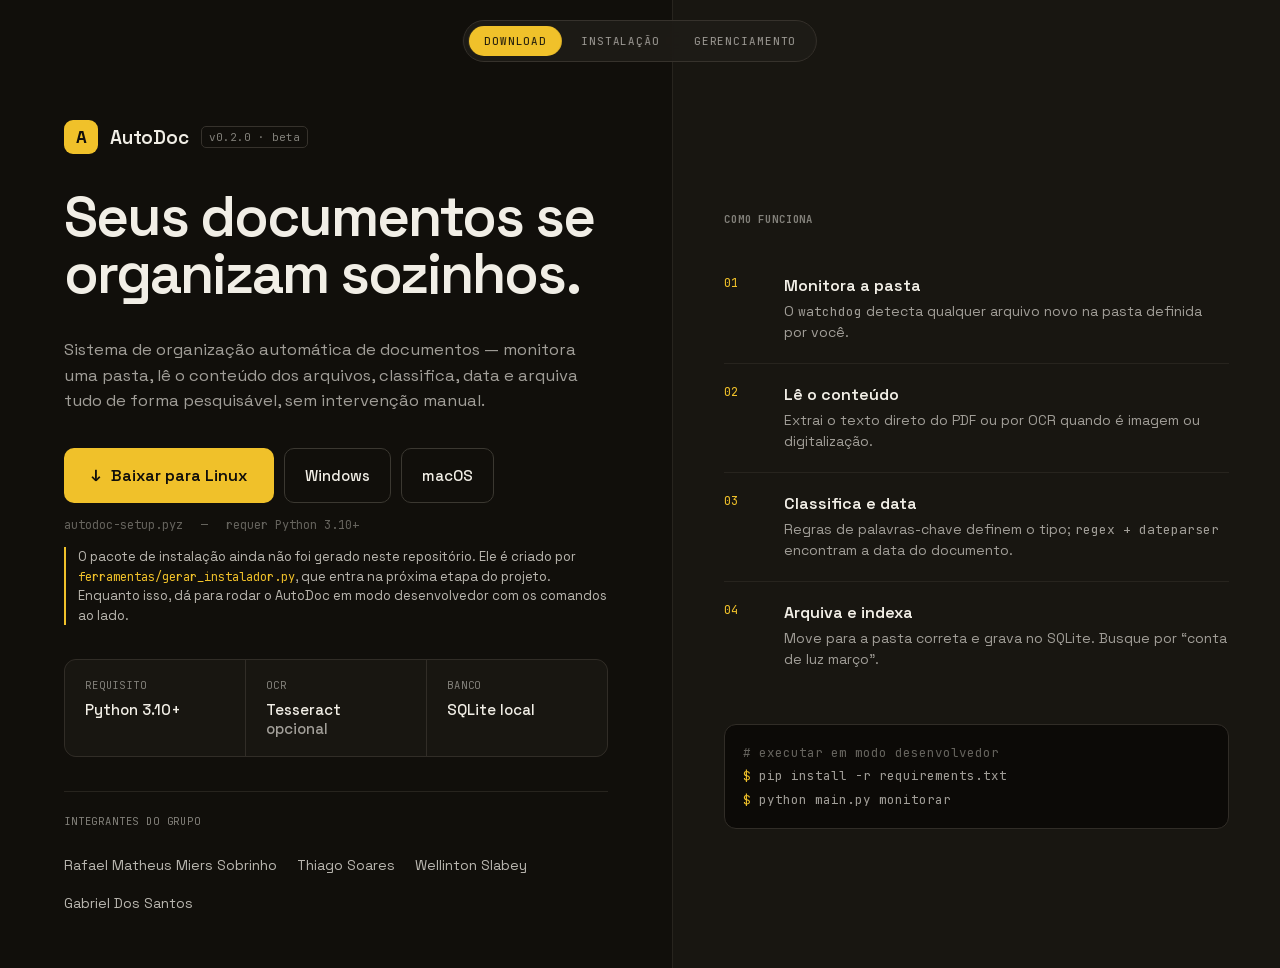
==== site/index.html @ 21ec8886 "feat: adiciona a landing page responsiva com deteccao de sistema" ====
<!DOCTYPE html>
<html lang="pt-BR">
<head>
<meta charset="utf-8">
<meta name="viewport" content="width=device-width, initial-scale=1">
<title>AutoDoc — seus documentos se organizam sozinhos</title>
<meta name="description" content="Sistema de organização automática de documentos: monitora uma pasta, lê o conteúdo dos arquivos, classifica, data e arquiva tudo de forma pesquisável.">
<link rel="stylesheet" href="css/base.css">
<link rel="stylesheet" href="css/landing.css">
</head>
<body>

<!-- Barra de demonstração: permite percorrer as três telas como no protótipo.
     Não faz parte do produto — ver o comentário em css/base.css. -->
<nav class="ad-abas" aria-label="Telas do protótipo">
  <a class="ad-abas__item" href="index.html" aria-current="page">Download</a>
  <a class="ad-abas__item" href="../autodoc/web/estatico/instalador.html">Instalação</a>
  <a class="ad-abas__item" href="../autodoc/web/estatico/app.html">Gerenciamento</a>
</nav>

<main class="pagina">

  <section class="apresentacao">
    <div class="marca">
      <span class="marca__sigla" aria-hidden="true">A</span>
      <span class="marca__nome">AutoDoc</span>
      <span class="marca__versao ad-mono" data-versao>v0.2.0 · beta</span>
    </div>

    <h1 class="titulo">Seus documentos se organizam sozinhos.</h1>

    <p class="resumo">
      Sistema de organização automática de documentos — monitora uma pasta, lê o
      conteúdo dos arquivos, classifica, data e arquiva tudo de forma pesquisável,
      sem intervenção manual.
    </p>

    <div class="download">
      <div class="download__botoes" data-baixar>
        <a class="ad-botao ad-botao--primario" data-sistema="windows"
           href="downloads/autodoc-setup.pyz" download>
          <span aria-hidden="true">↓</span> Baixar para Windows
        </a>
        <a class="ad-botao ad-botao--secundario" data-sistema="macos"
           href="downloads/AutoDoc-Setup-macOS.zip" download>macOS</a>
        <a class="ad-botao ad-botao--secundario" data-sistema="linux"
           href="downloads/autodoc-setup.pyz" download>Linux</a>
      </div>

      <p class="download__meta ad-mono" data-meta>
        <span data-arquivo>autodoc-setup.pyz</span>
        <span data-tamanho>~60 KB</span>
        <span>requer Python 3.10+</span>
      </p>

      <!-- Preenchido por landing.js quando o pacote ainda não foi gerado. -->
      <p class="aviso" data-aviso hidden></p>

      <p class="download__nota" data-nota-macos hidden>
        Na primeira vez, o macOS bloqueia programas sem assinatura da Apple:
        clique com o botão direito no arquivo e escolha <strong>Abrir</strong>.
      </p>
    </div>

    <ul class="requisitos ad-grade">
      <li>
        <span class="ad-rotulo">Requisito</span>
        <span class="requisitos__valor">Python 3.10+</span>
      </li>
      <li>
        <span class="ad-rotulo">OCR</span>
        <span class="requisitos__valor">Tesseract <em>opcional</em></span>
      </li>
      <li>
        <span class="ad-rotulo">Banco</span>
        <span class="requisitos__valor">SQLite local</span>
      </li>
    </ul>

    <footer class="creditos">
      <span class="ad-rotulo">Integrantes do grupo</span>
      <ul class="creditos__lista">
        <li>Rafael Matheus Miers Sobrinho</li>
        <li>Thiago Soares</li>
        <li>Wellinton Slabey</li>
        <li>Gabriel Dos Santos</li>
      </ul>
    </footer>
  </section>

  <aside class="explicacao">
    <h2 class="ad-rotulo">Como funciona</h2>

    <ol class="etapas">
      <li class="etapas__item">
        <span class="etapas__numero ad-mono">01</span>
        <div>
          <h3 class="etapas__titulo">Monitora a pasta</h3>
          <p class="etapas__texto">
            O <code>watchdog</code> detecta qualquer arquivo novo na pasta definida por você.
          </p>
        </div>
      </li>
      <li class="etapas__item">
        <span class="etapas__numero ad-mono">02</span>
        <div>
          <h3 class="etapas__titulo">Lê o conteúdo</h3>
          <p class="etapas__texto">
            Extrai o texto direto do PDF ou por OCR quando é imagem ou digitalização.
          </p>
        </div>
      </li>
      <li class="etapas__item">
        <span class="etapas__numero ad-mono">03</span>
        <div>
          <h3 class="etapas__titulo">Classifica e data</h3>
          <p class="etapas__texto">
            Regras de palavras-chave definem o tipo; <code>regex + dateparser</code>
            encontram a data do documento.
          </p>
        </div>
      </li>
      <li class="etapas__item">
        <span class="etapas__numero ad-mono">04</span>
        <div>
          <h3 class="etapas__titulo">Arquiva e indexa</h3>
          <p class="etapas__texto">
            Move para a pasta correta e grava no SQLite. Busque por “conta de luz março”.
          </p>
        </div>
      </li>
    </ol>

    <div class="ad-console">
      <div class="ad-console__comentario"># executar em modo desenvolvedor</div>
      <div><span class="ad-console__cifrao">$</span> pip install -r requirements.txt</div>
      <div><span class="ad-console__cifrao">$</span> python main.py monitorar</div>
    </div>
  </aside>

</main>

<script type="module" src="js/landing.js"></script>
</body>
</html>
---- site/css/base.css ----
/* AutoDoc — base visual compartilhada pelos tres front-ends.

   As cores saem do prototipo, que foi desenhado em oklch(). Os valores aqui
   sao os hexadecimais equivalentes, calculados pela mesma conversao usada para
   gerar os frames. Tons imperceptivelmente proximos foram agrupados no papel
   que cumprem: o prototipo tinha quatro bordas entre #27241e e #312d27. */

@import url('fontes.css');

:root {
  /* superficies, do mais fundo ao mais alto */
  --ad-console:      #0c0a07;
  --ad-fundo:        #110f0b;
  --ad-linha:        #15120e;
  --ad-painel:       #171510;
  --ad-cartao:       #181611;
  --ad-barra:        #1d1a15;
  --ad-cabecalho:    #1e1b17;
  --ad-linha-sel:    #211e18;

  /* bordas */
  --ad-borda:        #27241e;
  --ad-borda-forte:  #312d27;
  --ad-borda-viva:   #3b3831;

  /* texto, do mais forte ao mais apagado */
  --ad-tinta-forte:  #f5f2e9;
  --ad-tinta:        #f1eee6;
  --ad-texto:        #bab7b0;
  --ad-apagado:      #a19e98;
  --ad-fraco:        #82807a;
  --ad-fantasma:     #65635d;

  /* acento */
  --ad-acento:       #f0c12a;
  --ad-acento-claro: #fddb72;
  --ad-acento-fraco: rgba(240, 193, 42, 0.14);
  --ad-acento-linha: rgba(240, 193, 42, 0.30);

  /* estado positivo — watchdog ativo, etapa concluida, backup em dia */
  --ad-verde:        #57c791;
  --ad-verde-fraco:  rgba(87, 199, 145, 0.13);
  --ad-verde-linha:  rgba(87, 199, 145, 0.35);

  --ad-sans: 'Space Grotesk', ui-sans-serif, system-ui, -apple-system, Helvetica, sans-serif;
  --ad-mono: 'JetBrains Mono', ui-monospace, SFMono-Regular, Menlo, Consolas, monospace;

  --ad-raio:      12px;
  --ad-raio-min:   8px;
  --ad-sombra:    0 40px 90px -30px rgba(1, 0, 0, 0.9);
}

/* ---------------------------------------------------------------- reset */

* { box-sizing: border-box; }

body {
  margin: 0;
  background: var(--ad-fundo);
  color: var(--ad-tinta);
  font-family: var(--ad-sans);
  -webkit-font-smoothing: antialiased;
  text-rendering: optimizeLegibility;
}

a { color: var(--ad-acento); text-decoration: none; }
a:hover { color: var(--ad-acento-claro); }

::selection { background: var(--ad-acento); color: var(--ad-fundo); }

/* O prototipo nao previa foco de teclado — uma interface real precisa. */
:focus-visible {
  outline: 2px solid var(--ad-acento);
  outline-offset: 2px;
  border-radius: 4px;
}

/* --------------------------------------------------------- tipografia */

.ad-mono { font-family: var(--ad-mono); }

/* Rotulo em versalete usado em toda a interface para titular blocos. */
.ad-rotulo {
  font-family: var(--ad-mono);
  font-size: 10.5px;
  letter-spacing: 0.08em;
  text-transform: uppercase;
  color: var(--ad-fraco);
}
.ad-rotulo--acento { color: var(--ad-acento); }

/* ------------------------------------------------------------ botoes */

.ad-botao {
  display: inline-flex;
  align-items: center;
  justify-content: center;
  gap: 10px;
  padding: 13px 22px;
  border: 1px solid transparent;
  border-radius: 10px;
  font-family: var(--ad-sans);
  font-size: 14px;
  font-weight: 600;
  cursor: pointer;
  transition: background 140ms ease, border-color 140ms ease, color 140ms ease;
}

.ad-botao--primario { background: var(--ad-acento); color: var(--ad-fundo); }
.ad-botao--primario:hover:not(:disabled) { background: var(--ad-acento-claro); }

.ad-botao--secundario {
  background: transparent;
  border-color: var(--ad-borda-viva);
  color: var(--ad-tinta);
  font-weight: 500;
}
.ad-botao--secundario:hover:not(:disabled) { border-color: var(--ad-acento); }

.ad-botao:disabled {
  background: #2c2922;
  color: var(--ad-fantasma);
  cursor: default;
}

/* ------------------------------------------------------------ blocos */

.ad-cartao {
  border: 1px solid var(--ad-borda-forte);
  border-radius: var(--ad-raio);
  background: var(--ad-cartao);
}

/* Etiqueta de categoria. O modificador --revisar usa o acento porque no
   prototipo o documento nao classificado se destaca em amarelo. */
.ad-etiqueta {
  font-family: var(--ad-mono);
  font-size: 11px;
  padding: 4px 9px;
  border-radius: 6px;
  white-space: nowrap;
  color: var(--ad-verde);
  background: var(--ad-verde-fraco);
  border: 1px solid var(--ad-verde-linha);
}
.ad-etiqueta--revisar {
  color: var(--ad-acento);
  background: var(--ad-acento-fraco);
  border-color: var(--ad-acento-linha);
}

/* Palavra-chave que disparou a regra de classificacao. */
.ad-chave {
  font-family: var(--ad-mono);
  font-size: 11px;
  padding: 4px 8px;
  border-radius: 6px;
  background: var(--ad-acento-fraco);
  color: #f2ce59;
  border: 1px solid var(--ad-acento-linha);
}

/* Grade de celulas separadas por 1px — usada nas estatisticas, nos
   requisitos da landing e na lista de etapas do instalador. */
.ad-grade {
  display: grid;
  gap: 1px;
  background: var(--ad-borda-forte);
  border: 1px solid var(--ad-borda-forte);
  border-radius: var(--ad-raio);
  overflow: hidden;
}
.ad-grade > * { background: var(--ad-cartao); }

.ad-console {
  font-family: var(--ad-mono);
  font-size: 12.5px;
  line-height: 1.9;
  color: var(--ad-apagado);
  background: var(--ad-console);
  border: 1px solid var(--ad-borda-forte);
  border-radius: var(--ad-raio);
  padding: 16px 18px;
}
.ad-console__cifrao { color: var(--ad-acento); }
.ad-console__comentario { color: var(--ad-fantasma); }

/* Ponto pulsante do "watchdog ativo" e da etapa em andamento. O gerador dos
   frames removia esta animacao de proposito, para a captura do Figma sair
   sempre igual; aqui ela volta. */
@keyframes ad-pulso { 0%, 100% { opacity: 1 } 50% { opacity: 0.35 } }

.ad-pulso { animation: ad-pulso 2s ease-in-out infinite; }

/* -------------------------------------------- navegacao de demonstracao

   Barra de abas do topo. NAO faz parte do produto: no sistema real a landing
   e um site e o instalador e o app sao janelas locais distintas, sem
   navegacao entre si. Ela existe para apresentar as tres telas em sequencia,
   como no prototipo do Figma, e some quando o backend assume (js/modo.js). */

.ad-abas {
  position: fixed;
  top: 20px;
  left: 50%;
  transform: translateX(-50%);
  z-index: 50;
  display: flex;
  gap: 4px;
  padding: 5px;
  border-radius: 999px;
  background: rgba(31, 29, 24, 0.85);
  backdrop-filter: blur(12px);
  border: 1px solid #36322c;
}

.ad-abas__item {
  padding: 8px 15px;
  border: none;
  border-radius: 999px;
  background: transparent;
  color: var(--ad-apagado);
  font-family: var(--ad-mono);
  font-size: 11px;
  letter-spacing: 0.08em;
  text-transform: uppercase;
  cursor: pointer;
  transition: background 140ms ease, color 140ms ease;
}
.ad-abas__item:hover { color: var(--ad-tinta); }
.ad-abas__item[aria-current='page'] { background: var(--ad-acento); color: var(--ad-fundo); }

/* Some quando a pagina esta sendo servida pelo backend de verdade. */
body[data-modo='real'] .ad-abas { display: none; }

/* Em tela estreita a barra mede 343px e sobra pouco: encolhe para nao ser ela
   a criar rolagem horizontal num celular pequeno. */
@media (max-width: 560px) {
  .ad-abas { padding: 4px; gap: 2px; }
  .ad-abas__item { padding: 7px 10px; font-size: 10px; letter-spacing: 0.04em; }
}

/* --------------------------------------------------------- acessivel */

@media (prefers-reduced-motion: reduce) {
  *, *::before, *::after {
    animation-duration: 0.01ms !important;
    animation-iteration-count: 1 !important;
    transition-duration: 0.01ms !important;
  }
}
---- site/css/landing.css ----
/* Landing do AutoDoc.

   O frame original (01-download.html) era travado em 1440 px, porque foi feito
   para virar quadro no Figma. Aqui a mesma composicao vira grade fluida: duas
   colunas no desktop, uma so abaixo de 900 px. */

.pagina {
  display: grid;
  grid-template-columns: 1.05fr 0.95fr;
  min-height: 100vh;
}

.apresentacao {
  display: flex;
  flex-direction: column;
  justify-content: center;
  gap: 34px;
  padding: 120px clamp(24px, 5vw, 72px) 56px;
}

.explicacao {
  display: flex;
  flex-direction: column;
  justify-content: center;
  gap: 20px;
  padding: 120px clamp(24px, 4vw, 56px) 56px;
  background: var(--ad-cartao);
  border-left: 1px solid var(--ad-borda);
}

/* ------------------------------------------------------------- marca */

.marca { display: flex; align-items: center; gap: 12px; flex-wrap: wrap; }

.marca__sigla {
  width: 34px;
  height: 34px;
  border-radius: 9px;
  background: var(--ad-acento);
  color: var(--ad-fundo);
  display: flex;
  align-items: center;
  justify-content: center;
  font-weight: 700;
  font-size: 17px;
}

.marca__nome { font-size: 19px; font-weight: 600; letter-spacing: -0.01em; }

.marca__versao {
  font-size: 11px;
  color: var(--ad-fraco);
  border: 1px solid #36322c;
  padding: 3px 7px;
  border-radius: 5px;
}

/* ------------------------------------------------------------ titulo */

.titulo {
  margin: 0;
  /* Acompanha a largura da janela em vez dos 60px fixos do frame. */
  font-size: clamp(38px, 4.4vw, 60px);
  line-height: 1.02;
  letter-spacing: -0.035em;
  font-weight: 600;
  text-wrap: pretty;
  max-width: 12em;
}

.resumo {
  margin: 0;
  font-size: clamp(16px, 1.3vw, 18px);
  line-height: 1.55;
  color: var(--ad-apagado);
  max-width: 34em;
  text-wrap: pretty;
}

/* ---------------------------------------------------------- download */

.download {
  display: flex;
  flex-direction: column;
  gap: 14px;
  max-width: 560px;
}

.download__botoes { display: flex; gap: 10px; flex-wrap: wrap; }

/* O botao do sistema de quem visita cresce; os outros dois ficam discretos.
   Quem decide qual e qual e o landing.js. */
.download__botoes .ad-botao--primario { padding: 16px 26px; font-size: 16px; }
.download__botoes .ad-botao--secundario { padding: 16px 20px; font-size: 15px; }

.download__meta {
  margin: 0;
  display: flex;
  gap: 18px;
  flex-wrap: wrap;
  font-size: 12px;
  color: var(--ad-fantasma);
}

.download__nota,
.aviso {
  margin: 0;
  font-size: 13px;
  line-height: 1.5;
  color: var(--ad-apagado);
  max-width: 46em;
}

.aviso {
  border-left: 2px solid var(--ad-acento);
  padding-left: 12px;
  color: var(--ad-texto);
}
.aviso code {
  font-family: var(--ad-mono);
  font-size: 12px;
  color: var(--ad-acento);
}

/* -------------------------------------------------------- requisitos */

.requisitos {
  grid-template-columns: repeat(3, 1fr);
  list-style: none;
  margin: 0;
  padding: 0;
  max-width: 560px;
}

.requisitos > li {
  display: flex;
  flex-direction: column;
  gap: 8px;
  padding: 18px 20px;
}

.requisitos__valor { font-size: 15px; font-weight: 500; }
.requisitos__valor em { color: var(--ad-apagado); font-style: normal; }

/* ---------------------------------------------------------- creditos */

.creditos {
  border-top: 1px solid var(--ad-borda);
  padding-top: 22px;
  display: flex;
  gap: 28px;
  flex-wrap: wrap;
  align-items: baseline;
}

.creditos__lista {
  display: flex;
  gap: 20px;
  flex-wrap: wrap;
  list-style: none;
  margin: 0;
  padding: 0;
  font-size: 14px;
  color: var(--ad-texto);
}

/* ----------------------------------------------------- como funciona */

.etapas { list-style: none; margin: 0; padding: 0; }

.etapas__item {
  display: grid;
  grid-template-columns: 44px 1fr;
  gap: 16px;
  padding: 20px 0;
  border-bottom: 1px solid var(--ad-borda);
}
.etapas__item:last-child { border-bottom: none; }

.etapas__numero { font-size: 12px; color: var(--ad-acento); }

.etapas__titulo { margin: 0 0 5px; font-size: 16px; font-weight: 600; }

.etapas__texto {
  margin: 0;
  font-size: 14px;
  line-height: 1.5;
  color: var(--ad-apagado);
}

.etapas__texto code,
.explicacao code { font-family: var(--ad-mono); font-size: 13px; }

.explicacao .ad-console { margin-top: 14px; }

/* ------------------------------------------------------- responsivo */

@media (max-width: 900px) {
  .pagina { grid-template-columns: 1fr; }

  .apresentacao { padding-top: 96px; }

  .explicacao {
    border-left: none;
    border-top: 1px solid var(--ad-borda);
    padding-top: 48px;
  }
}

@media (max-width: 560px) {
  .requisitos { grid-template-columns: 1fr; }

  /* Empilhado, cada botao ocupa a linha inteira — alvo de toque decente. */
  .download__botoes { flex-direction: column; align-items: stretch; }

  .creditos { flex-direction: column; gap: 12px; }
  .creditos__lista { flex-direction: column; gap: 6px; }
}
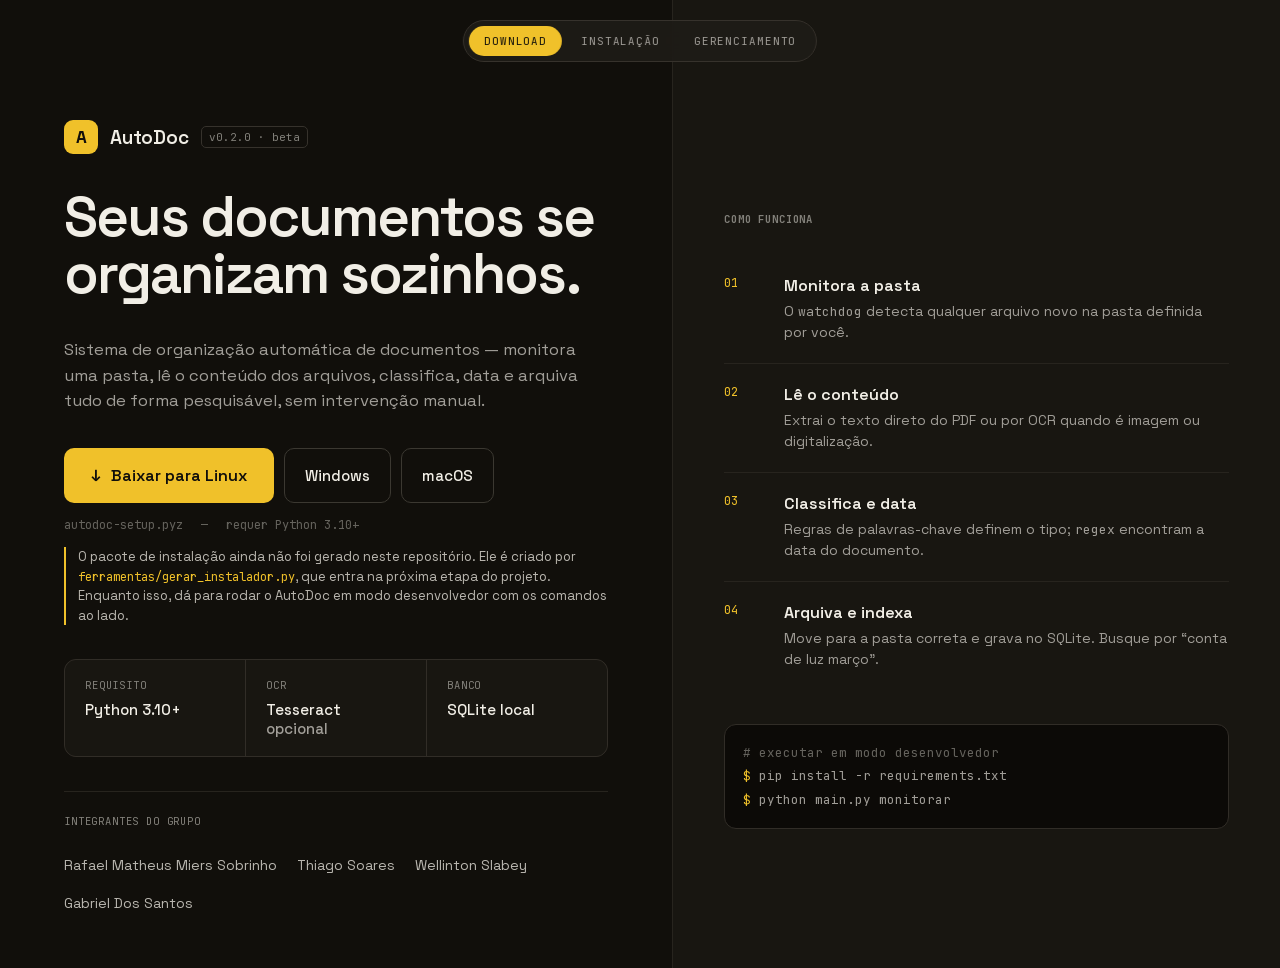
==== commit 1192b35d: "chore: remove dateparser nao usado e adiciona pywebview para a janela nativa" ====
--- a/site/index.html
+++ b/site/index.html
@@ -115,7 +115,7 @@
         <div>
           <h3 class="etapas__titulo">Classifica e data</h3>
           <p class="etapas__texto">
-            Regras de palavras-chave definem o tipo; <code>regex + dateparser</code>
+            Regras de palavras-chave definem o tipo; <code>regex</code>
             encontram a data do documento.
           </p>
         </div>
--- a/site/css/base.css
+++ b/site/css/base.css
@@ -53,6 +53,11 @@
 /* ---------------------------------------------------------------- reset */
 
 * { box-sizing: border-box; }
+
+/* O atributo hidden vale display:none na folha do navegador, que perde para
+   qualquer regra nossa de display. Sem isto, esconder um elemento que tenha
+   display:flex simplesmente nao funciona. */
+[hidden] { display: none !important; }
 
 body {
   margin: 0;
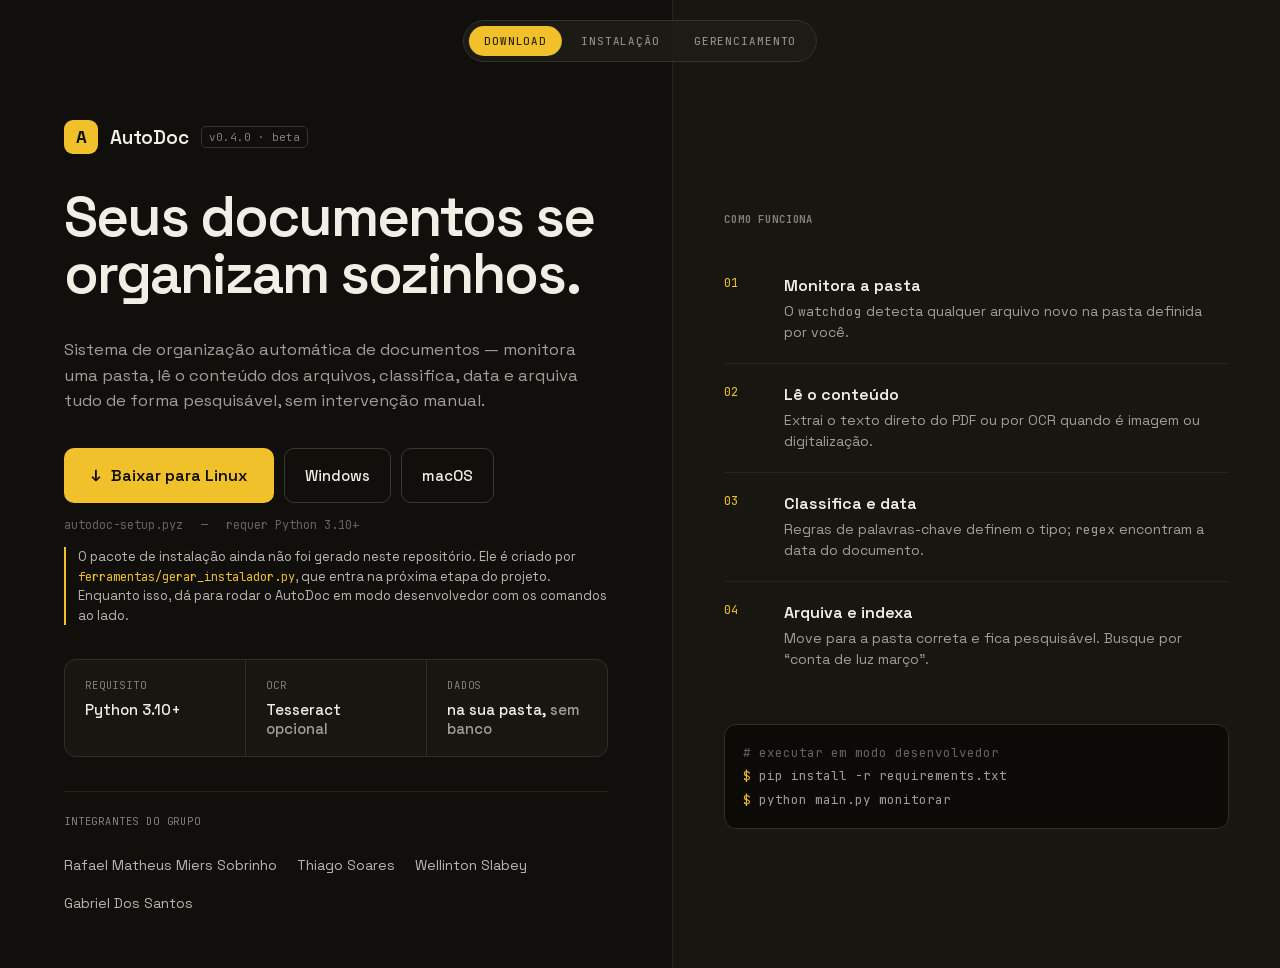
==== commit 47bb0139: "docs: landing deixa de anunciar banco de dados" ====
--- a/site/index.html
+++ b/site/index.html
@@ -72,8 +72,8 @@
         <span class="requisitos__valor">Tesseract <em>opcional</em></span>
       </li>
       <li>
-        <span class="ad-rotulo">Banco</span>
-        <span class="requisitos__valor">SQLite local</span>
+        <span class="ad-rotulo">Dados</span>
+        <span class="requisitos__valor">na sua pasta, <em>sem banco</em></span>
       </li>
     </ul>
 
@@ -125,7 +125,7 @@
         <div>
           <h3 class="etapas__titulo">Arquiva e indexa</h3>
           <p class="etapas__texto">
-            Move para a pasta correta e grava no SQLite. Busque por “conta de luz março”.
+            Move para a pasta correta e fica pesquisável. Busque por “conta de luz março”.
           </p>
         </div>
       </li>
